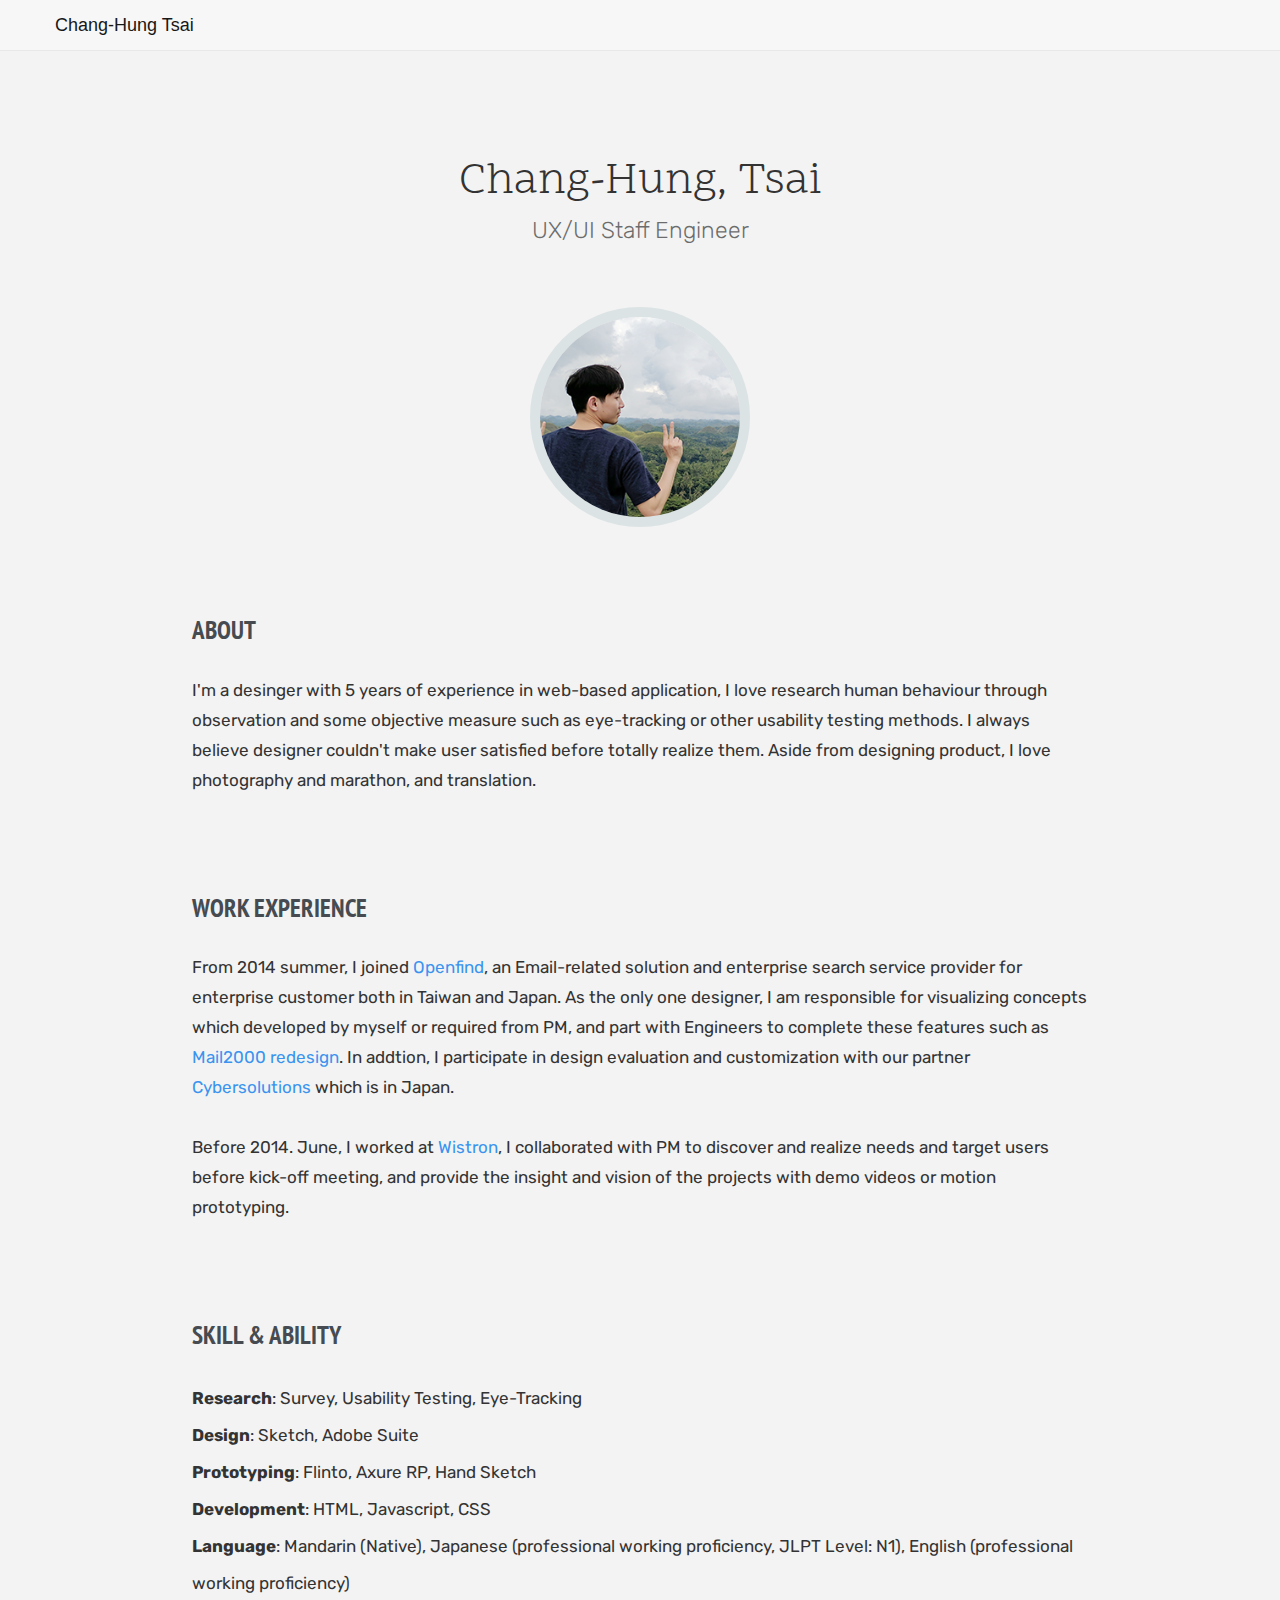
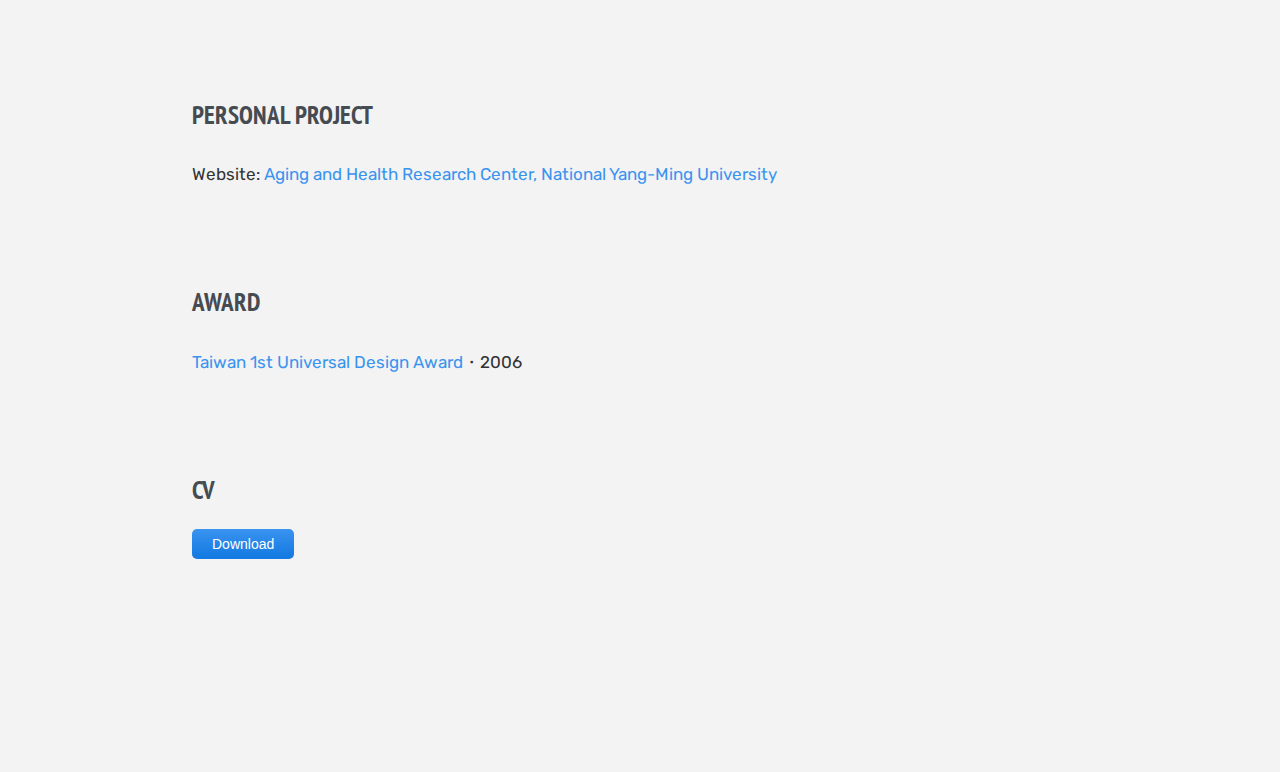
==== about.html @ df5fa9dc "1" ====
<!DOCTYPE html>
<html lang="en">
  <head>
    <meta charset="utf-8">
    <meta http-equiv="X-UA-Compatible" content="IE=edge">
    <meta name="viewport" content="width=device-width, initial-scale=1">
    <!-- The above 3 meta tags *must* come first in the head; any other head content must come *after* these tags -->
    <title>Chang-Hung Tsai - Designer</title>

    <!-- Bootstrap -->
    <link href="https://maxcdn.bootstrapcdn.com/bootstrap/3.3.7/css/bootstrap.min.css" rel="stylesheet">
    <link rel="stylesheet" type="text/css" href="css/main.css">
    <link rel="stylesheet" type="text/css" href="css/style.css">    
    <link href="https://fonts.googleapis.com/css?family=PT+Sans|PT+Sans+Narrow:700|Permanent+Marker|Pragati+Narrow|Scope+One|Sriracha|Vollkorn|Rubik:300|Rubik" rel="stylesheet"> 
    <link href="https://fonts.googleapis.com/css?family=PT+Serif:700i" rel="stylesheet">    
    <!-- HTML5 shim and Respond.js for IE8 support of HTML5 elements and media queries -->
    <!-- WARNING: Respond.js doesn't work if you view the page via file:// -->
    <!--[if lt IE 9]>
      <script src="https://oss.maxcdn.com/html5shiv/3.7.3/html5shiv.min.js"></script>
      <script src="https://oss.maxcdn.com/respond/1.4.2/respond.min.js"></script>
    <![endif]-->
  </head>
  <body id="index-b">
<nav class="navbar navbar-default navbar-fixed-top">
  <div class="container-fluid">
    <!-- Brand and toggle get grouped for better mobile display -->
    <div class="navbar-header">
      <!-- <button type="button" class="navbar-toggle collapsed" data-toggle="collapse" data-target="#bs-example-navbar-collapse-1" aria-expanded="false">
        <span class="sr-only">Toggle navigation</span>
        <span class="icon-bar"></span>
        <span class="icon-bar"></span>
        <span class="icon-bar"></span>
      </button> -->
      <a class="navbar-brand" href="index.html">Chang-Hung Tsai</a>
    </div>

    <!-- Collect the nav links, forms, and other content for toggling -->
    <div class="collapse navbar-collapse" id="bs-example-navbar-collapse-1"><!-- 
      <ul class="nav navbar-nav navbar-right">
        <li><a href="#">ABOUT</a></li>
        
      </ul> -->
    </div><!-- /.navbar-collapse -->
  </div><!-- /.container-fluid -->
</nav>
    <div class="wrapper" id="about-content">
      <section id="about">
        <div class="content-about">
          <span class="block title-index top">Chang-Hung, Tsai </span>
          <span class="block sub-t-index">UX/UI Staff Engineer </span>
           <div class="avatar">
        </div>
        </div>
      </section>
      <section class="about-content">
        <div>
          <h4 class="uppercase">About</h4>
          <div class="work-description">
            <span class="about-description">I'm a desinger with 5 years of experience in web-based application, I love research human behaviour through observation and some objective measure such as eye-tracking or other usability testing methods. I always believe designer couldn't make user satisfied before totally realize them. 
             Aside from designing product, I love photography and marathon, and translation. 
            </span>
          </div>
        </div>
      </section>
      <section class="about-content">
        <div>
          <h4 class="uppercase">Work Experience</h4>
          <div class="work-description">
          <span class="about-description">From 2014 summer, I joined <a target="new" href="http://www.openfind.com/english/">Openfind</a>, an Email-related solution and enterprise search service provider for enterprise customer both in Taiwan and Japan. As the only one designer, I am responsible for visualizing concepts which developed by myself or required from PM, and part with Engineers to complete these features such as <a href="mail2000-v7.html">Mail2000 redesign</a>. In addtion, I participate in design evaluation and customization with our partner <a target="new" href="https://www.cybersolutions.co.jp/product/cybermail/">Cybersolutions</a> which is in Japan.
          </span> 
          </div>  
          <div class="work-description">
          <span class="about-description">Before 2014. June, I worked at <a target="new" href="https://www.wistron.com/CMS/ChangeLanguage/3">Wistron</a>, I collaborated with PM to discover and realize needs and target users before kick-off meeting, and provide the insight and vision of the projects with demo videos or motion prototyping. 
          </span> 
          </div>
        </div>
      </section>
      <section class="about-content">
        <div >
          <h4 class="uppercase">Skill & Ability</h4>
          <div class="work-description">
          <ul class="work-list">
              <li><span class="bold">Research</span>: Survey, Usability Testing, Eye-Tracking</li>
              <li><span class="bold">Design</span>: Sketch, Adobe Suite</li>
              <li><span class="bold">Prototyping</span>: Flinto, Axure RP, Hand Sketch</li>
              <li><span class="bold">Development</span>: HTML, Javascript, CSS</li>
              <li><span class="bold">Language</span>: Mandarin (Native), Japanese (professional working proficiency, JLPT Level: N1), English (professional working proficiency)</li>
            </ul>
          </div>  
        </div>
      </section>
      <section class="about-content">
        <div >
          <h4 class="uppercase">personal project</h4>
          <div class="work-description">
          <span class="about-description" >Website: <a target="new" href="http://ahrc.ym.edu.tw/ahrc/index-ym.html">Aging and Health Research Center, National Yang-Ming University</a></span>
          </div>
        </div>
      </section>
      <section class="about-content">
        <div >
          <h4 class="uppercase">Award</h4>
          <div class="work-description">
          <span class="about-description" ><a target="new" href="touch.html">Taiwan 1st Universal Design Award</a>・2006</span>
          </div>
        </div>
      </section>  
      <section class="about-content">  
        <h4 class="uppercase">CV</h4>        
        <div class="work-description">
        <a target="new" class="cv" href="file/Changhung_Tsai_CV_Eng_2018.pdf">Download</a>
        </div>
      </section>
      <footer id="footer-index">
        <ul>
         <li><a class="icon-fb" target="new" href="https://en-gb.facebook.com/people/%E7%8E%8B%E4%BF%8A%E5%87%B1/1673647313"></a></li>
          <li><a class="icon-ig" target="new" href="https://www.instagram.com/changhungtsai/"></a></li>
          <li><a class="icon-linkedin" target="new" href="https://www.linkedin.com/in/changhungtsai/"></a></li>
        </ul>
      </footer>
    
    </div>
  
    <!-- jQuery (necessary for Bootstrap's JavaScript plugins) -->
    <script src="https://ajax.googleapis.com/ajax/libs/jquery/1.12.4/jquery.min.js"></script>
    <!-- Include all compiled plugins (below), or include individual files as needed -->
    <script src="https://maxcdn.bootstrapcdn.com/bootstrap/3.3.7/js/bootstrap.min.js"></script>
    <script src="jquery.bootstrap-autohidingnavbar.js"></script>
    <script>
			$(".navbar-fixed-top").autoHidingNavbar({
			  // see next for specifications
			});
    </script>
    <script src="https://code.jquery.com/jquery-2.2.0.js"></script>
    <script>
      $(function(){
      $(window).scroll(function (){
      $('.effect').each(function(){
      var ef = $(this).offset().top;
      var sc = $(window).scrollTop();
      var wh = $(window).height();
      if (sc > ef - wh + 100){
      $(this).animate({ 
      "opacity": "1"
      }, 1000);
      }
      });
      });
      });
    </script>


  </body>
</html>
---- css/main.css ----
/**::selection {
	background: #464b51;
	color: #fff;
}*/

html {
	font-size:62.5%;
}

body {
	background: #EFEFEF;
}

p {
	font-size: 1.5rem;
	text-align: left;
	margin: 1rem 0;
	line-height: 2.4rem;
	font-weight: lighter;
	font-family: 'Rubik',sans-serif;
}


a {
	cursor: pointer;
	color: #3a93ef;
	text-decoration: none;
}

a:hover {
	color: #3a93ef;
	text-decoration: underline;
}

a:focus {
	color: #3a93ef;
	text-decoration: none;
}

/*navbar-fluid*/
.navbar-default {
	opacity: 0.9;
}

.navbar-default .navbar-brand {
	color: black;
}


img {
	margin: 0 auto;
}

.wrapper {
	text-align: center;
	margin-top: 0;
}

#mail2000-v7 {
	background-image: linear-gradient( 135deg, #FD6585 10%, #325ca2 50%);
}

#mail2000-v7 > div {
	padding-top: 10rem;
}

h1 {
	font-family: 'Scope One', serif;
	font-size: 3.6rem;
}

h3 {
	line-height: 3.5rem;
	font-family: 'Permanent Marker', cursive;
	color: #4c4d4d;
	font-size: 2rem;
}

blockquote.quotation p {
	margin: 0;
	padding: 0;
	font-size: 1.8rem;	
	font-family: 'Sriracha', cursive;
}


.content {
	padding: 10rem 2rem 5rem 2rem;
	margin: 0 auto;
}


ol.mm-goal {
	list-style: decimal;	
	font-family: 'Permanent Marker', cursive;
	font-size: 2rem;
	color: #4c4d4d;
	margin: 6rem 0;
}

ol.mm-goal li {
	line-height: 3rem;
	text-align: left;
	margin: 2rem 0;
}

.content-index {
	background: #f3f3f3;
	padding: 2rem;
  	margin: 10rem 3rem 20rem 3rem;
}

@media (min-width: 600px) {

   img.caption {
		width: 500px;
	}
}


@media (min-width: 768px) {
  .content {
    width: 750px;
    padding: 10rem 5rem;
  }
  p{
  	font-size: 1.9rem;
  	line-height: 3.3rem;
  }
  ul.list-c li {
  	line-height: 3rem;
  	font-size: 1.9rem;
  }

  blockquote.quotation p {
  	font-size: 1.9rem;
  }
  
  h3 {
  	margin: 0 3rem;
  	font-size: 2.4rem;
  	line-height: 4.5rem;
  }

  h1 {
  	font-size: 5rem;
  }

  ol.mm-goal {
  	font-size: 2.4rem;
  	margin: 12rem 0;
  }

  ol.mm-goal li {
  	line-height: 3rem;
  	margin: 3rem 0;
  }

  .content-index {
  	background: #f3f3f3;
  	padding: 2rem;
  	margin: 10rem 3rem 30rem;
	}	

	.container-fluid>.navbar-collapse, 
	.container-fluid>.navbar-header, 
	.container>.navbar-collapse, 
	.container>.navbar-header {
	margin-left: 4rem;
	}
}

@media (min-width: 992px) {
  .content {
    width: 970px;
    padding: 10rem 11%;
  }
  p {
  	font-size: 1.9rem;
  	line-height: 3.3rem;
  }

  h3 {
  	margin: 0 10rem;
  	line-height: 5rem;
  }

  h1 {
  	font-size: 5rem;
  }
}
@media (min-width: 1200px) {
  .content {
    width: 1170px;
    padding: 10rem 15%;
  }
    p {
    	font-size: 1.9rem;
  }
	section#abc {
		background-size: 70%;
		padding-bottom: 58%;
	}

}

@media (min-width: 1400px) {
	.content {
	padding: 10rem 10%;
	}

	h3 {
	margin: 15rem;	
  	font-size: 2.7rem;
  	line-height: 4.4rem;	
	}
}


#fileview {
	content: "";
	width: 100%;
	padding-bottom: 72%;	
	background: #c2c8ce url("../image/fileview detail fig 1.png") right top no-repeat;
	background-size: 90%;

}

#touch-mgz {
	content: "";
	width: 100%;
	padding-bottom: 56%;	
	background: #c2c8ce url("../image/touch_mgz.png")  top no-repeat;
	background-size: 100%;
	box-shadow: 0px -2px 12px rgba(0,0,0,.1) inset;
}


body#touch-b {
	background: #fcfeff;
}


body#index-b {
	background: #f3f3f3;
}

#touch {
	content: "";
	width: 100%;
	padding-bottom: 60%;	
	background: url("../image/touch.png")  top no-repeat;
	background-size: 100%;
	margin-top: 4rem;
}


#discovery-v7 {
	background: #EFEFEF;
}

#MM {
	content: "";
	width: 100%;
	padding-bottom: 60%;	
	background: url("../image/MM-detail.png")  top no-repeat;
	background-size: 100%;
	margin-top: -4rem;
}

@media (max-width: 768px) {
	.font {
		font-size: 1rem;
	}
}

@media (min-width: 768px) {
  #sub-img {
    width: 750px;
  }
}
@media (min-width: 992px) {
  #sub-img {
    width: 970px;
  }
}
@media (min-width: 1200px) {
  #sub-img {
    width: 1170px;
  }
}

ul.disc > li {
	list-style: square;
}

ul.decimal > li {
	list-style: decimal;
}


#subject-MM {
	background: linear-gradient(90deg, #bdb5b2,#bdb5b2,#b9ada7, #aca19f 90%);
	padding-top:10rem; 
}

#subject-MM h1{
	color: white;
	opacity: 1;
}

#subject-MM h3{
	color: white;	
	opacity: 1;
}

#subject h3 {
	margin: 8rem 0 10rem;
}

.M2k-title {
	color: white;
	opacity: 0.9;
}

.M2k-subtitle {
	color: white;
	opacity: 0.8;
}

.M2k-description {
	color: white;
	opacity: 0.7;
	margin: 1rem 0 3rem;
	font-family: 'Rubik',sans-serif;
	font-weight: lighter;
}

#feature {
	background: white;
}

#role {
	background: #fff;
}

#touch-main {
	margin-top: -2rem;
}

#Touch-role {
	background: #f2f5f7;
}

#discovery {
	background: #f2f5f7;
}

#Touch-discovery {
	background: white;
}

#challenge {
	background: white;
}

#Touch-insight {
	background: #f2f5f7;
}

#design {
	background: #f2f5f7;
}

#Touch-design {
	background: white;
}

#V7-design {
	background: #EFEFEF;
}

#Touch-reflection {
	background: #f2f5f7
}

#release {
	background: white;
}

#refinement {
	background: #EFEFEF;
}

#v7-refinement {
	background: #EFEFEF;
}

#v7-execution {
	background: white;
}

#v7-reflect {
	background: #ffffff;
}

#vision {
	background: #EFEFEF;
}

#motivation {
	background: #EFEFEF;
}

#process {
	background: #EFEFEF;
}

#strategy {
	background: #EFEFEF;
}

#mm-validation {
	background: #EFEFEF;
}

#footer {
	background: #21262D;
	padding: 10rem 0;
	color: #a3b0c1;
	position: relative;
}

.coordinate {
	padding-bottom: 0.5rem;
}


.coordinate-v7 {
	padding-bottom: 0.5rem;
}



.research {
	padding-bottom: 0.5rem;
}

.research:before {	
	content: "Verify and Refinement";
	font-size: 1.6rem;
	color: #333;
	font-weight: bold;
	font-style: italic;
}

.research-v7 {
	padding-bottom: 0.5rem;
}

.research-v7:before {	
	content: "Definition & Strategy";
	font-size: 1.6rem;
	color: #333;
	font-weight: bold;
	font-style: italic;
}

.design-v7 {
	padding-bottom: 0.5rem;
}

.design-v7:before {	
	content: "Design & Validation: always along with user";
	font-size: 1.6rem;
	color: #333;
	font-weight: bold;
	font-style: italic;
}


.inspire {
	padding-bottom: 0.5rem;
}

.inspire:before {	
	content: "Inspire";
	font-size: 1.6rem;
	color: #333;
	font-weight: bold;
	font-style: italic;
}

.g {
	padding-bottom: 0.5rem;
}

.g:before {
	content: "Communication";
	font-size: 1.6rem;
	color: #333;
	font-weight: bold;
	font-style: italic;
}

.m-f-m {
	padding-bottom: 0.5rem;
}

.m-f-m:before {
	content: "Management";
	font-size: 1.6rem;
	color: #333;	
	font-weight: bold;
	font-style: italic;
}

.p-b-d{
	padding-bottom: 0.5rem;
}

.p-b-d:before {
	content: "Preview vs. Download";
	font-size: 1.6rem;
	color: #333;
	font-weight: bold;
	font-style: italic;
}

.k-s {
	padding-bottom: 0.5rem;
}

.k-s:before {
	content: "Find";
	font-size: 1.6rem;
	color: #333;
	font-weight: bold;
	font-style: italic;
}


.b {
	padding-bottom: 0.5rem;
}

.b:before {	
	content: "Belief";
	font-size: 1.6rem;
	color: #333;
	font-weight: bold;
	font-style: italic;
}

.l-o-c {
	padding-bottom: 0.5rem;
}

.l-o-c:before {	
	content: "Lack of Confidence";
	font-size: 1.6rem;
	color: #333;
	font-weight: bold;
	font-style: italic;
}

.explore {
	padding-bottom: 0.5rem;
}

.explore:before {	
	content: "Path right: I want to know whether there is an attachment in my Mail2000";
	font-size: 1.6rem;
	color: #333;
	font-weight: bold;
	font-style: italic;
}

.find {
	padding-bottom: 0.5rem;
}

.find:before {	
	content: "Path left: I want to find an attachment that I've already known";
	font-size: 1.6rem;
	color: #333;
	font-weight: bold;
	font-style: italic;	
}

.dazzling {
	padding-bottom: 0.5rem;
}

.dazzling:before {
	content: ' "Reduce the dazzling background" ';
	font-size: 1.6rem;
	color: #333;
	font-weight: bold;
	font-style: italic;
}

.send {
	padding-bottom: 0.5rem;	
}

.send:before {
	content: '"Send button issue."';
	font-size: 1.6rem;
	color: #333;
	font-weight: bold;
	font-style: italic;	
}

.b {
	padding-bottom: 0.5rem;
}

.serp {
	padding-bottom: 0.5rem;
}

.serp:before {
	content: "Feel disoriented";
	font-size: 1.6rem;
	color: #333;
	font-weight: bold;
	font-style: italic;
}

/*.mental {
	padding-bottom: 0.5rem;
}

.mental:before {
	content: "The different kinds of mental model between Novice and Expert";
	font-size: 1.6rem;
	color: #333;
	font-weight: bold;
	font-style: italic;	
}

.feedback {
	padding-bottom: 0.5rem;
}

.feedback:before {
	content: "Lack of feedback";
	font-size: 1.6rem;
	color: #333;
	font-weight: bold;
	font-style: italic;	
}

.legibility {
	padding-bottom: 0.5rem;
}

.legibility:before {
	content: "Weak legibility";
	font-size: 1.6rem;
	color: #333;
	font-weight: bold;
	font-style: italic;	
}*/


.reason {
	padding: 10rem 3rem 15rem;
}

.m-img {
	padding: 6rem 0;
	width: 90%;
	margin: 0 auto;
}

.l-img {
	padding: 0;
}

h4 {
	text-align: left;
	margin-bottom: 0; 
	font-size: 2.5rem;
    font-family: 'PT Sans Narrow', sans-serif;
    color: #464b51;
    font-weight: bold;
}

.sub-t + .list-c li {
	list-style-type: none;

}

.uppercase {	
	text-transform: uppercase;
}

.sub-t-s {
	font-size: 2rem;
	text-align: left;
	display: flex;
}

.list-c li {
	font-size: 1.5rem;
	list-style: none;
	text-align: left;
	margin: 0 0 2.5rem;
	line-height: 2.3rem;
	font-family: 'Rubik', sans-serif;
}


ul.list-c {
	margin: 2rem 0 4rem;
}

.list-c ul {
	padding-left:0; 
}

.s-list-c {
	padding-left: 0;
}

.s-list-c li{
	list-style: none;
}

.sub-t {
	font-size: 1.7rem;
	text-align: left;
	display: flex;
	margin: 8rem 0 0;
	font-family: 'PT Sans Narrow', sans-serif;
}

.sub-t-d {
  font-size: 1.5rem;
  color: black;
  margin: 0 0 1rem;
  font-weight: lighter;
  font-family: 'Roboto', sans-serif;
  opacity: 0.5;
}

.italic{
	font-style: italic;	
	font-family: 'PT serif', serif;	
}

.bold {
	font-weight: bold;
}

.font {
	font-size: 1.2rem;
	color: #999;
}


#insight {
	background: #fff;
}

.wrap {
	padding: 0;
	margin-top: 10rem;
}

.wrap li {
	list-style: none;	
	padding: 0 ;
}

.item-wrap {
	display: -webkit-flex;
    display: -moz-flex;
    display: -ms-flex;
    display: -o-flex;
    display: flex;
	flex-wrap: wrap;
  	width: 100%;
  	margin: 2rem 0;
}

.item-wrap li {
	list-style: none;
	flex-grow:1;
	border: 1px solid #ccc;	
}

.title {
	width: 15rem;
	height: 15rem;
	margin: 0 auto;
}

.vision-v7 {
	background: #EFEFEF;
}

.s-title {
	width: 45rem;	
	height: 15rem;	
	margin: 2rem auto;
	color: #444;
	text-align: left;
}

.s-title-1 {
	font-size: 2rem;
	color: #464b51;
	font-family: 'Rubik', sans-serif;
	font-weight: bold;
}

.s-title-2 {
	font-size: 1.6rem;	
	font-family: 'Rubik', sans-serif;
}

.entry {
	padding-bottom: 0.5rem;
}

.entry:before {	
	content: "Where is the entry?";
	font-style: italic;
	font-size: 1.6rem;
	color: #333;
	font-weight: bold;	
}

.m-info {
	padding-bottom: 0.5rem;
}

.m-info:before {	
	content: "I need more information.";
	font-style: italic;
	font-size: 1.6rem;
	color: #333;
	font-weight: bold;	
}

.narrow {
	padding-bottom: 0.5rem;
}

.narrow:before {
	content: "Can I narrow down by keyword?";
	font-style: italic;
	font-size: 1.6rem;
	color: #333;
	font-weight: bold;
}

.footer-nav {
	display: flex;
}


.left {
	display: inline-block;
	width: 50%;
	background:#eee;
	text-align: left;
	padding: 5rem;
}


.left:before {
	content: "";
}

.right {
	display: inline-block;
	width: 50%;
	background:#eee;
	text-align: right;
	padding: 5rem;
}

.right:before {
	content: "";
}

.quotation {
	text-align: left;
	margin: 8rem 0;
	border-color: #ff7b74;
	font-style: italic;
	padding: 2rem;
	color: #777777;
}

.quotation p {
	margin: 0;
	padding: 0;
	font-size: 1.5rem;	
	font-family: 'Sriracha', cursive;
}

.quotation p:last-child {	
	font-family:"Helvetica Neue",Helvetica,Arial,sans-serif;
	font-style: normal;
	font-weight: normal;
	color: #555;
	font-size: 1.5rem;
}

.bold {
	font-weight: bold;
}

.line-thru {
	text-decoration: line-through;
}


/*ABOUT*/

#about > img {
	width: 100vw;
}

#about-content {
	color: #333333;
}

.about-content {
	width: calc(100% - 30vw);
	margin: 10rem auto;
	text-align: left;
}

.work-description {
	margin: 3rem 0; 
	text-align: left;
}

.firmen {
	font-size: 1.5rem;
}

.work-list {
	font-size: 1.7rem;
	list-style-type: none;
	padding: 0;  
	margin: 2rem 0;
  	line-height: 3.7rem;
  	font-family: 'Rubik', sans-serif;
	font-weight: normal;
}

.logo-firma {
	width: 9rem;
	display: block;
	margin: 0; 
}

.about-description {
	font-size: 1.7rem;
	font-family: 'Rubik', sans-serif;
	font-weight: normal;
	line-height: 3rem;
}

a.firma-ref {
	display: block;
	text-decoration: none;
}

.cv { 
	background: linear-gradient(#3a93ef, #157be2 90%);
	padding: 0.7rem 2rem;
	text-decoration: none;
	border-radius: 0.5rem;
	color: white;
}

.cv:hover { 
	color: white;
	padding: 0.7rem 2rem;
	text-decoration: none;
	box-shadow: 0 1px 3px rgba(0,0,0,.2);
}

.cv:focus {
	color: white;
}

/*INDEX*/

#intro {
	background: #eaecef;
	padding: 3rem 0;
}

#MM-index {
	margin-top: 20rem;
}

.content-about {
	width: calc(100% - 30vw);
	margin: 0 auto 8rem;
}

.fileview-index {
	min-width: 25rem;
}

@media (min-width: 480px) {
	.fileview-index {
	min-width: 40rem;
}

section#Touch-index,
section#fileview-index{
	height: 100vh;
}


}	

section#Touch-index,
section#fileview-index{
	height: 80vh;
}

#v7-index,
#MM-index,
#intro {
	height: 100vh;
}

@media (min-width: 480px) {
	#index section {
	height: 100vh;
}

.content-about {
	width: calc(100% - 30vw);
	margin: 0 auto 10vh;
}


}

.avatar {
	width: 15rem;
	height: 15rem;
	margin: 7rem auto 0;
	border-radius: 15rem; 
	background-image: url('../image/avatar-2.png'); 
	background-size: 127%;
	box-shadow: 0 0 0 1rem rgba(17,90,103,.1);
}


@media (min-width: 480px) {
	.avatar {
	width: 20rem;
	height: 20rem;
	background-image: url('../image/avatar-2.png'); 
	background-size: 127%;
	margin: 7rem auto 0;
	border-radius: 20rem; 
}
}


.block {
	display: block;
}

.top {
	padding-top: 15rem;
}

.content-flex {
	display: -webkit-flex;
    display: -moz-flex;
    display: -ms-flex;
    display: -o-flex;
    display: flex;
  	justify-content: center;
  	flex-wrap: wrap;
}

.row {
	margin: 0;
}

.title-index {
	font-size: 3.5rem;
	font-family:'Scope One', serif;
}

span.sub-t-index {
	font-size: 2rem;
	font-family: 'Rubik', sans-serif;
	opacity: .7;
	line-height: 3rem;
	font-weight: lighter;
}

a.sub-t-index-a {
	color: #3a93ef;
	text-decoration: underline;
	font-size: 2rem;
}

span.sub-t-index > a:hover {
	text-decoration: underline;
}

@media (min-width: 480px) {
	span.sub-t-index {
	font-size: 2.3rem;
	line-height: 3.3rem;
}

a.sub-t-index-a {
	font-size: 2.3rem;
}

	span.title-index {
		font-size: 4.5rem;
	}
}

@media (min-width: 1200px) {
	span.sub-t-index {
		margin: 0 11rem;
		display: block;
	}
}

.horizontal {
	padding-top: 3rem;
}

h2 {
	font-family: 'Rubik', sans-serif;
	text-align: left;
	font-weight: :bold; 
}

span.index-subtitle {
  max-width: 30rem;
  word-wrap: break-word;
  word-break: keep-all;
  font-size: 1.7rem;
  font-family: 'Rubik', sans-serif;
  text-align: left;
  line-height: 2.2rem;
  opacity: 0.8;
  margin-bottom: 2rem;
  display: block;
  font-weight: lighter;
}


.connection {
	text-align: left;
}

.connection a {
	padding:0.8rem 1.2rem;
	color: white;
	background: #372769;
	border-radius: 2rem;
	font-size: 1rem;
	text-decoration: none;
	opacity: 0.8;
	transition: opacity 0.5s;
}

.connection a:hover {
	opacity:1; 
}

footer {
	margin-top: 10rem;
}

footer ul {
	padding: 0;
	display: inline;
	padding: 10rem 0;
}

footer ul li {
	list-style: none;
	display: inline-block;
	margin: 0 1rem;
	padding: 0;
}



.opacity {
	opacity: 0.3;
}

.flex-img {
	display: flex;
	flex-wrap: wrap;
	justify-content: center;
}

.flex-img span {
	padding: 3rem 0;
	margin: 0 5rem;	
}

.full-margin-top {
	margin-top: 18rem;
}

.full-margin-bottom {
	margin-bottom: 20rem;
}
/*header description*/
.omit {
	text-align: center;
	color: white;
	opacity: 0.3;
}

span.date {
	color: black;
	opacity: 0.4;
}

.tag {
	font-size: 1.5rem;
}

.tag a {
	text-decoration: none;
	color: black;
	opacity: .4;
}

.tag a:hover {
	text-decoration: underline;
}


.referencecited {
  text-align: left;
}

.referencecited a {
  font-size: 1.5rem;
  font-weight: bold;
  color: #1fabf1;
}

.hightlight {
   box-shadow: inset 0 -3px 0 #ff7876;
}

.footer-nav {
	margin-bottom: 8rem;
	padding-top: 0px;
	transition: all .3s;
	cursor: pointer;
	opacity: 0.8;
}

.icon-fb,
.icon-ig,
.icon-linkedin {
	color: black;
}

.icon-fb:hover,
.icon-ig:hover,
.icon-linkedin:hover {
	color: black;
	text-decoration: none;
}

#footer a {
	color: #a3b0c1;
}

.footer-nav:hover {
	transform: scale(1.1);
	opacity: 1;
}

#footer a:hover {
	text-decoration: none;
}

.foo-des {
	display: flex;
	flex-wrap: wrap;
	width: 100%;
}

.foo-img {
	width: 20%
}

.foo-txt {
	width: 80%;
	text-align: left;
}

.foo-txt span {
	opacity: .8;
}

.foo-txt h5 {
	text-decoration: underline;
	font-size: 1.8rem;
	font-weight: normal;
	opacity: 1;
}

@media (min-width: 768px) {
	.foo-txt h5{
		text-decoration: none;
	}
}


.fileviewfont {
	width: 30rem;
	height: auto;
	padding-right: 3rem;
}

.appear {
    transform-origin: center top;
    animation:show 1s both;
    position: relative;
    display: block;
    text-align: ;
}
.d1{animation-delay:0.5s;}
@keyframes show {
    0% {
        transform:translate(0,0);
        opacity:0;
        top: 10px;
    }
    50% {
    }
    100% {
        transform:translate(0,0);
        opacity:1;
        text-shadow:none;
        top: 0;
    }
}

.effect {
	opacity: 0;
}
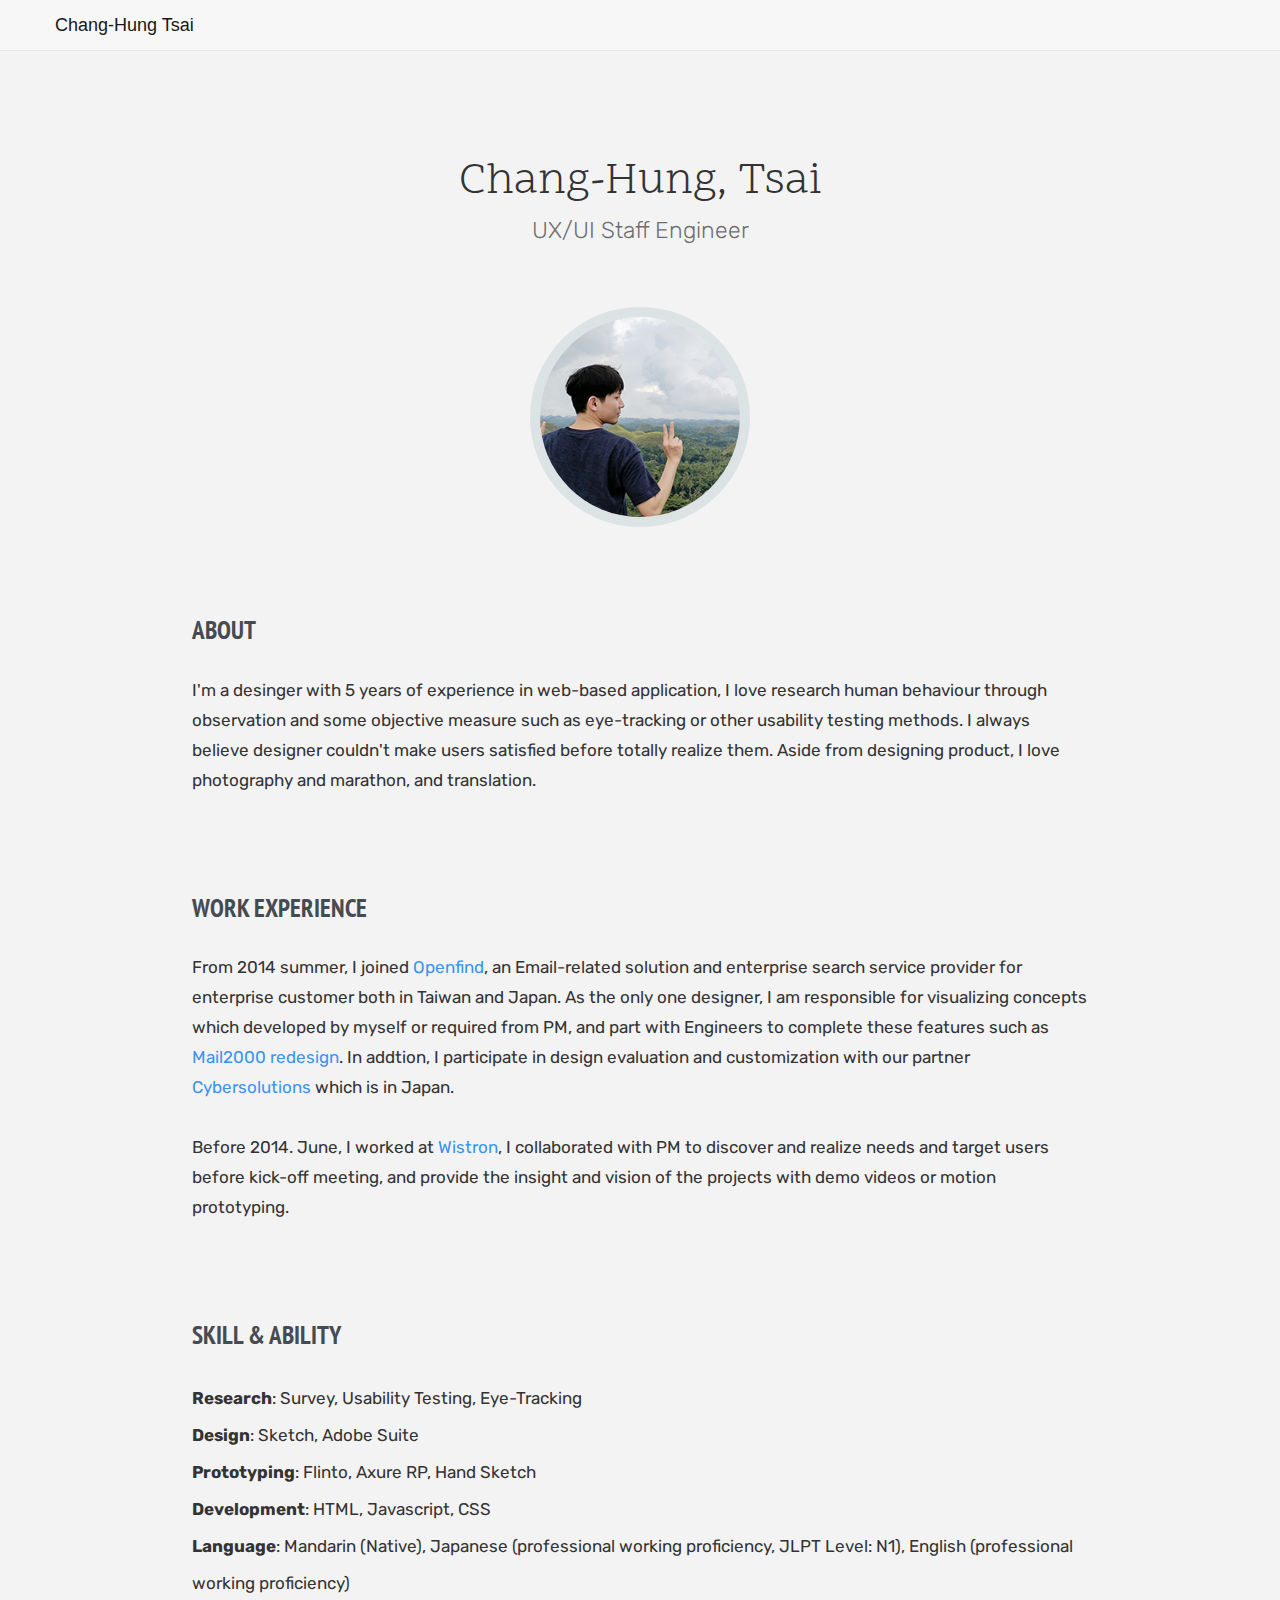
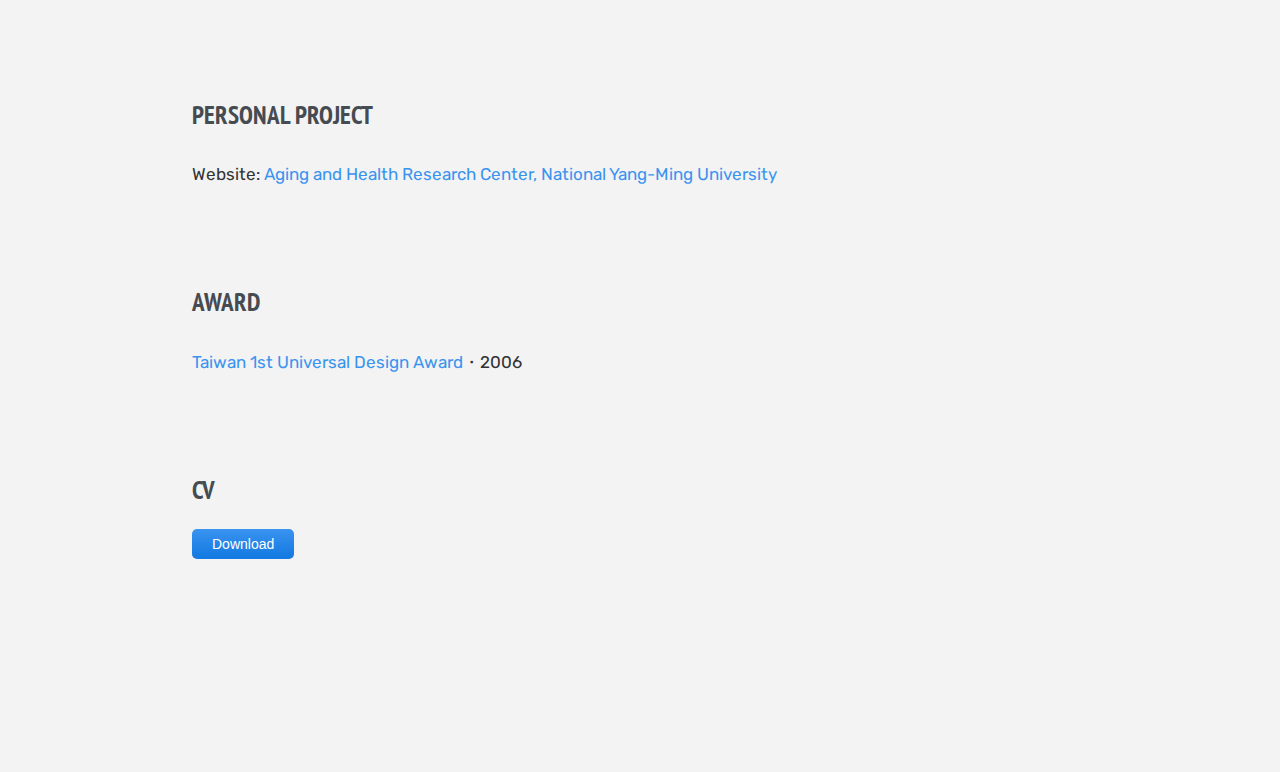
==== commit ae16354a: "1" ====
--- a/about.html
+++ b/about.html
@@ -56,7 +56,7 @@
         <div>
           <h4 class="uppercase">About</h4>
           <div class="work-description">
-            <span class="about-description">I'm a desinger with 5 years of experience in web-based application, I love research human behaviour through observation and some objective measure such as eye-tracking or other usability testing methods. I always believe designer couldn't make user satisfied before totally realize them. 
+            <span class="about-description">I'm a desinger with 5 years of experience in web-based application, I love research human behaviour through observation and some objective measure such as eye-tracking or other usability testing methods. I always believe designer couldn't make users satisfied before totally realize them. 
              Aside from designing product, I love photography and marathon, and translation. 
             </span>
           </div>
